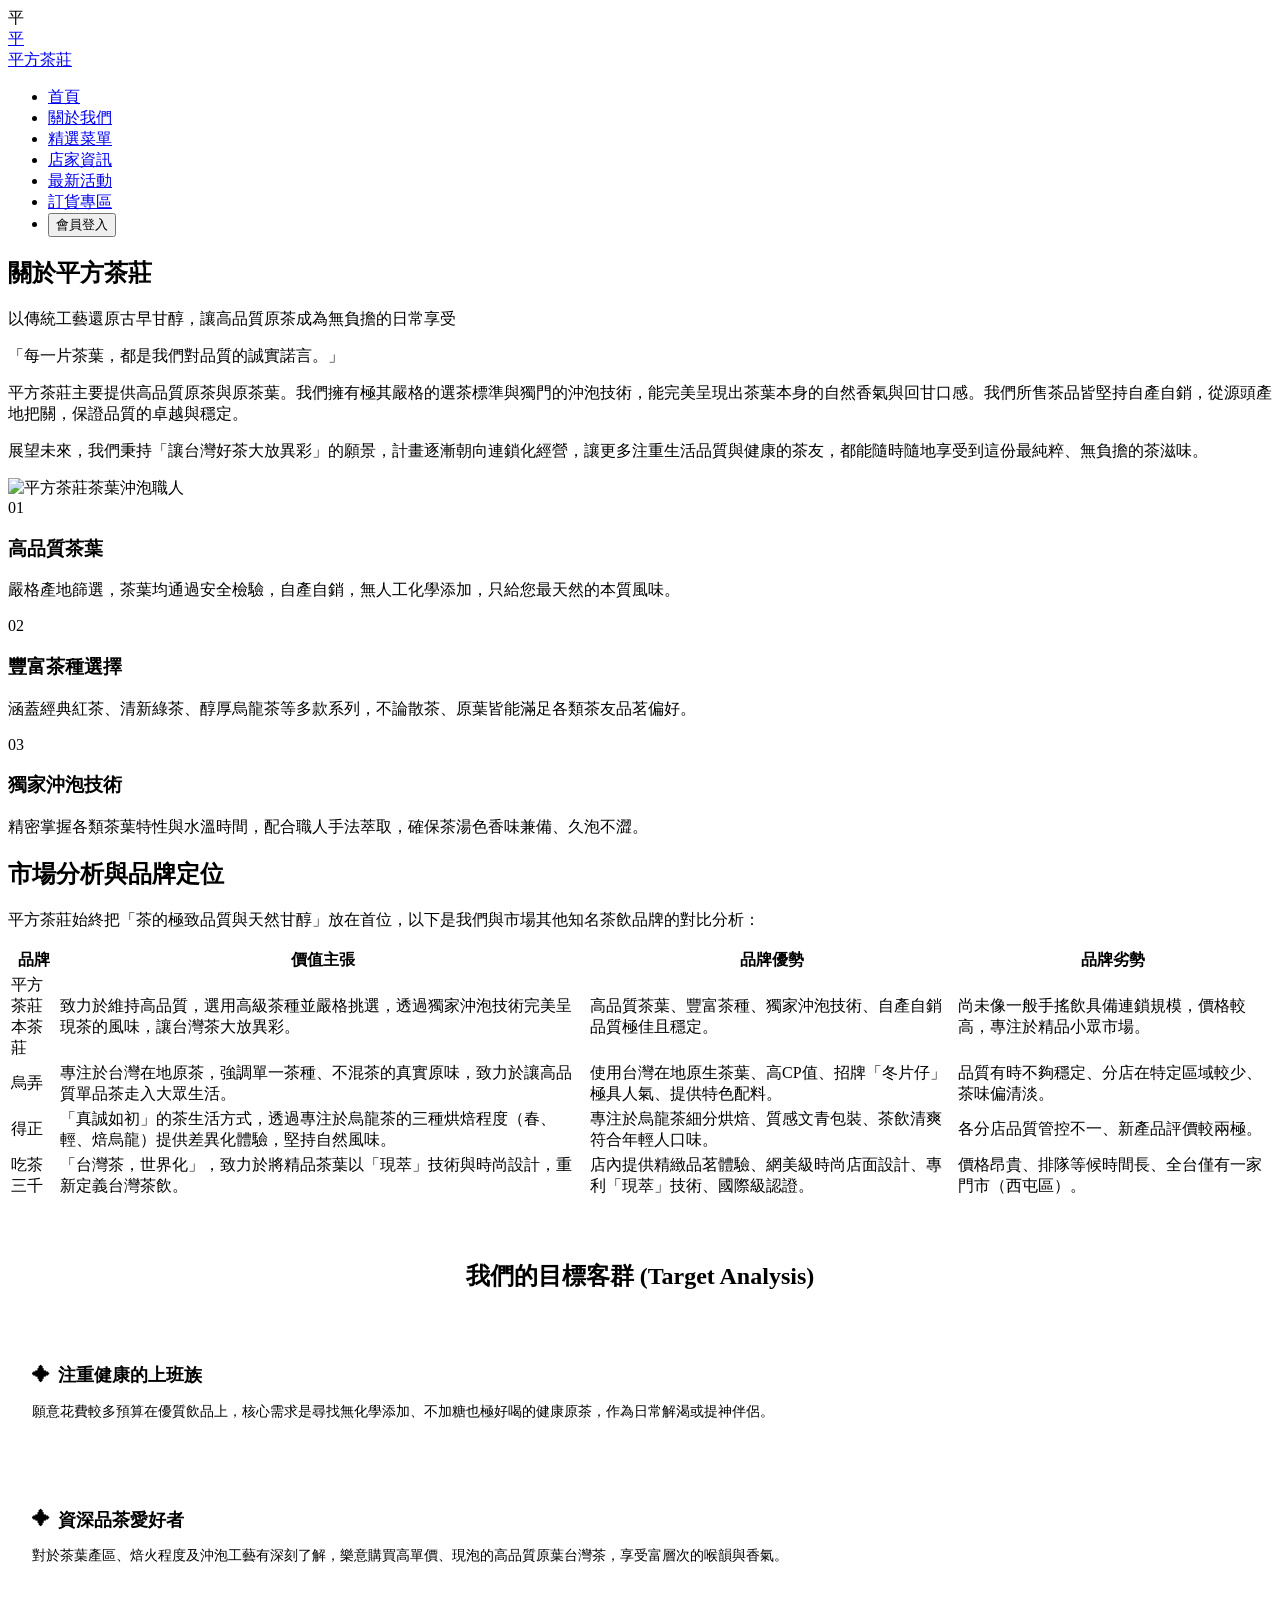
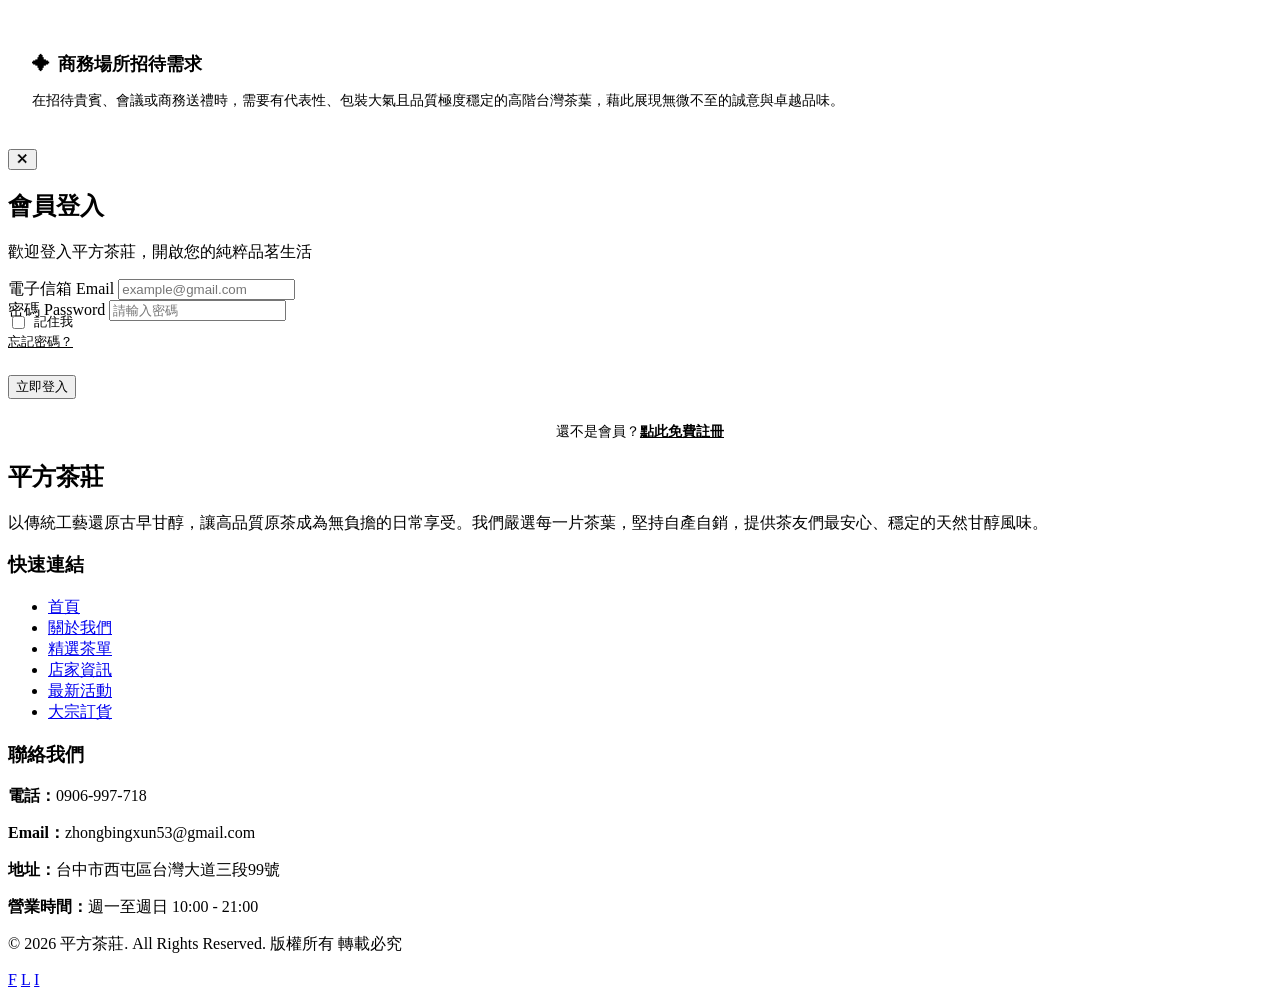
==== about.html @ 4ed9a434 "Add files via upload" ====
<!DOCTYPE html>
<html lang="zh-TW">
<head>
  <meta charset="UTF-8">
  <meta name="viewport" content="width=device-width, initial-scale=1.0">
  <title>關於我們 | 平方茶莊</title>
  <meta name="description" content="了解平方茶莊的創立宗旨、三大核心優勢以及我們與市場其他茶飲品牌的差異與獨特價值。">
  <link rel="stylesheet" href="css/style.css">
</head>
<body class="subpage">

  <!-- Page Loader Overlay -->
  <div class="loader-overlay" id="loaderOverlay">
    <div class="loader-content">
      <div class="loader-logo">平</div>
      <div class="loader-bar"></div>
    </div>
  </div>

  <!-- Navigation Header -->
  <header>
    <div class="container header-container">
      <a href="index.html" class="logo">
        <div class="logo-icon">平</div>
        <span class="logo-text">平方茶莊</span>
      </a>
      <nav>
        <ul class="nav-menu" id="navMenu">
          <li><a href="index.html" class="nav-link" id="linkHome">首頁</a></li>
          <li><a href="about.html" class="nav-link" id="linkAbout">關於我們</a></li>
          <li><a href="menu.html" class="nav-link" id="linkMenu">精選菜單</a></li>
          <li><a href="info.html" class="nav-link" id="linkInfo">店家資訊</a></li>
          <li><a href="events.html" class="nav-link" id="linkEvents">最新活動</a></li>
          <li><a href="order.html" class="nav-link" id="linkOrder">訂貨專區</a></li>
          <li><button class="login-btn" id="navLoginBtn">會員登入</button></li>
        </ul>
      </nav>
      <div class="menu-toggle" id="menuToggle" aria-label="Toggle navigation menu">
        <span></span>
        <span></span>
        <span></span>
      </div>
    </div>
  </header>

  <!-- Subpage Banner -->
  <section class="subpage-banner" id="aboutBanner">
    <div>
      <h1 class="banner-title">關於平方茶莊</h1>
      <p class="banner-desc">以傳統工藝還原古早甘醇，讓高品質原茶成為無負擔的日常享受</p>
    </div>
  </section>

  <!-- Brand Story Section -->
  <section class="about-section" id="storySection">
    <div class="container">
      <div class="about-grid">
        <div class="about-content">
          <div class="about-intro-text">
            「每一片茶葉，都是我們對品質的誠實諾言。」
          </div>
          <p class="about-desc">
            平方茶莊主要提供高品質原茶與原茶葉。我們擁有極其嚴格的選茶標準與獨門的沖泡技術，能完美呈現出茶葉本身的自然香氣與回甘口感。我們所售茶品皆堅持自產自銷，從源頭產地把關，保證品質的卓越與穩定。
          </p>
          <p class="about-desc">
            展望未來，我們秉持「讓台灣好茶大放異彩」的願景，計畫逐漸朝向連鎖化經營，讓更多注重生活品質與健康的茶友，都能隨時隨地享受到這份最純粹、無負擔的茶滋味。
          </p>
        </div>
        <div class="about-img-box">
          <img src="images/menu-tea.png" alt="平方茶莊茶葉沖泡職人">
        </div>
      </div>
      
      <!-- Core Strengths -->
      <div class="strengths-grid" id="strengthsGrid">
        <div class="strength-card">
          <div class="strength-num">01</div>
          <h3 class="strength-title">高品質茶葉</h3>
          <p class="strength-desc">嚴格產地篩選，茶葉均通過安全檢驗，自產自銷，無人工化學添加，只給您最天然的本質風味。</p>
        </div>
        <div class="strength-card">
          <div class="strength-num">02</div>
          <h3 class="strength-title">豐富茶種選擇</h3>
          <p class="strength-desc">涵蓋經典紅茶、清新綠茶、醇厚烏龍茶等多款系列，不論散茶、原葉皆能滿足各類茶友品茗偏好。</p>
        </div>
        <div class="strength-card">
          <div class="strength-num">03</div>
          <h3 class="strength-title">獨家沖泡技術</h3>
          <p class="strength-desc">精密掌握各類茶葉特性與水溫時間，配合職人手法萃取，確保茶湯色香味兼備、久泡不澀。</p>
        </div>
      </div>
    </div>
  </section>

  <!-- Competitor Analysis & Brand Positioning -->
  <section class="comparison-section" id="comparisonSection">
    <div class="container">
      <h2 class="section-title">市場分析與品牌定位</h2>
      <p class="section-subtitle">平方茶莊始終把「茶的極致品質與天然甘醇」放在首位，以下是我們與市場其他知名茶飲品牌的對比分析：</p>
      
      <div class="comp-table-container">
        <table class="comp-table">
          <thead>
            <tr>
              <th>品牌</th>
              <th>價值主張</th>
              <th>品牌優勢</th>
              <th>品牌劣勢</th>
            </tr>
          </thead>
          <tbody>
            <tr class="highlight">
              <td>平方茶莊<br><span class="table-brand-tag">本茶莊</span></td>
              <td>致力於維持高品質，選用高級茶種並嚴格挑選，透過獨家沖泡技術完美呈現茶的風味，讓台灣茶大放異彩。</td>
              <td>高品質茶葉、豐富茶種、獨家沖泡技術、自產自銷品質極佳且穩定。</td>
              <td>尚未像一般手搖飲具備連鎖規模，價格較高，專注於精品小眾市場。</td>
            </tr>
            <tr>
              <td>烏弄</td>
              <td>專注於台灣在地原茶，強調單一茶種、不混茶的真實原味，致力於讓高品質單品茶走入大眾生活。</td>
              <td>使用台灣在地原生茶葉、高CP值、招牌「冬片仔」極具人氣、提供特色配料。</td>
              <td>品質有時不夠穩定、分店在特定區域較少、茶味偏清淡。</td>
            </tr>
            <tr>
              <td>得正</td>
              <td>「真誠如初」的茶生活方式，透過專注於烏龍茶的三種烘焙程度（春、輕、焙烏龍）提供差異化體驗，堅持自然風味。</td>
              <td>專注於烏龍茶細分烘焙、質感文青包裝、茶飲清爽符合年輕人口味。</td>
              <td>各分店品質管控不一、新產品評價較兩極。</td>
            </tr>
            <tr>
              <td>吃茶三千</td>
              <td>「台灣茶，世界化」，致力於將精品茶葉以「現萃」技術與時尚設計，重新定義台灣茶飲。</td>
              <td>店內提供精緻品茗體驗、網美級時尚店面設計、專利「現萃」技術、國際級認證。</td>
              <td>價格昂貴、排隊等候時間長、全台僅有一家門市（西屯區）。</td>
            </tr>
          </tbody>
        </table>
      </div>
      
      <!-- Target Analysis Grid -->
      <div style="margin-top: 60px;">
        <h3 style="font-family: var(--font-serif); font-size: 1.5rem; color: var(--primary-color); margin-bottom: 24px; text-align: center;">我們的目標客群 (Target Analysis)</h3>
        <div class="strengths-grid">
          <div class="strength-card" style="text-align: left; padding: 24px;">
            <h4 style="font-family: var(--font-serif); font-size: 1.1rem; color: var(--primary-color); margin-bottom: 12px; display: flex; align-items: center; gap: 8px;">
              <span style="color: var(--secondary-color);">✦</span> 注重健康的上班族
            </h4>
            <p style="font-size: 0.85rem; color: var(--text-muted); line-height: 1.6;">願意花費較多預算在優質飲品上，核心需求是尋找無化學添加、不加糖也極好喝的健康原茶，作為日常解渴或提神伴侶。</p>
          </div>
          <div class="strength-card" style="text-align: left; padding: 24px;">
            <h4 style="font-family: var(--font-serif); font-size: 1.1rem; color: var(--primary-color); margin-bottom: 12px; display: flex; align-items: center; gap: 8px;">
              <span style="color: var(--secondary-color);">✦</span> 資深品茶愛好者
            </h4>
            <p style="font-size: 0.85rem; color: var(--text-muted); line-height: 1.6;">對於茶葉產區、焙火程度及沖泡工藝有深刻了解，樂意購買高單價、現泡的高品質原葉台灣茶，享受富層次的喉韻與香氣。</p>
          </div>
          <div class="strength-card" style="text-align: left; padding: 24px;">
            <h4 style="font-family: var(--font-serif); font-size: 1.1rem; color: var(--primary-color); margin-bottom: 12px; display: flex; align-items: center; gap: 8px;">
              <span style="color: var(--secondary-color);">✦</span> 商務場所招待需求
            </h4>
            <p style="font-size: 0.85rem; color: var(--text-muted); line-height: 1.6;">在招待貴賓、會議或商務送禮時，需要有代表性、包裝大氣且品質極度穩定的高階台灣茶葉，藉此展現無微不至的誠意與卓越品味。</p>
          </div>
        </div>
      </div>
    </div>
  </section>

  <!-- Member Login Modal -->
  <div class="modal-overlay" id="loginModal">
    <div class="modal-box">
      <button class="modal-close" aria-label="Close modal">✕</button>
      <h2 class="modal-title">會員登入</h2>
      <p class="modal-subtitle">歡迎登入平方茶莊，開啟您的純粹品茗生活</p>
      
      <form id="loginForm">
        <div class="form-group">
          <label for="loginEmail">電子信箱 Email</label>
          <input type="email" id="loginEmail" class="form-control" placeholder="example@gmail.com" required>
        </div>
        <div class="form-group">
          <label for="loginPassword">密碼 Password</label>
          <input type="password" id="loginPassword" class="form-control" placeholder="請輸入密碼" required>
        </div>
        <div class="form-group" style="flex-direction: row; justify-content: space-between; align-items: center; margin-top: -8px; margin-bottom: 24px;">
          <label style="display: flex; align-items: center; gap: 6px; font-weight: normal; font-size: 0.8rem; cursor: pointer;">
            <input type="checkbox" style="accent-color: var(--primary-color);"> 記住我
          </label>
          <a href="#" style="font-size: 0.8rem; color: var(--secondary-color); font-weight: 500;">忘記密碼？</a>
        </div>
        <button type="submit" class="btn btn-primary form-submit-btn">立即登入</button>
      </form>
      
      <p style="text-align: center; margin-top: 24px; font-size: 0.85rem; color: var(--text-muted);">
        還不是會員？<a href="#" style="color: var(--primary-color); font-weight: 600;">點此免費註冊</a>
      </p>
    </div>
  </div>

  <!-- Footer -->
  <footer>
    <div class="container footer-grid">
      <div class="footer-brand">
        <h2>平方茶莊</h2>
        <p>以傳統工藝還原古早甘醇，讓高品質原茶成為無負擔的日常享受。我們嚴選每一片茶葉，堅持自產自銷，提供茶友們最安心、穩定的天然甘醇風味。</p>
      </div>
      <div class="footer-links">
        <h3>快速連結</h3>
        <ul>
          <li><a href="index.html">首頁</a></li>
          <li><a href="about.html">關於我們</a></li>
          <li><a href="menu.html">精選茶單</a></li>
          <li><a href="info.html">店家資訊</a></li>
          <li><a href="events.html">最新活動</a></li>
          <li><a href="order.html">大宗訂貨</a></li>
        </ul>
      </div>
      <div class="footer-contact">
        <h3>聯絡我們</h3>
        <p><strong>電話：</strong>0906-997-718</p>
        <p><strong>Email：</strong>zhongbingxun53@gmail.com</p>
        <p><strong>地址：</strong>台中市西屯區台灣大道三段99號</p>
        <p><strong>營業時間：</strong>週一至週日 10:00 - 21:00</p>
      </div>
    </div>
    
    <div class="container footer-bottom">
      <p>&copy; 2026 平方茶莊. All Rights Reserved. 版權所有 轉載必究</p>
      <div class="footer-socials">
        <a href="#" class="footer-social-icon" aria-label="Facebook">F</a>
        <a href="#" class="footer-social-icon" aria-label="Line">L</a>
        <a href="#" class="footer-social-icon" aria-label="Instagram">I</a>
      </div>
    </div>
  </footer>

  <script src="js/main.js"></script>
</body>
</html>
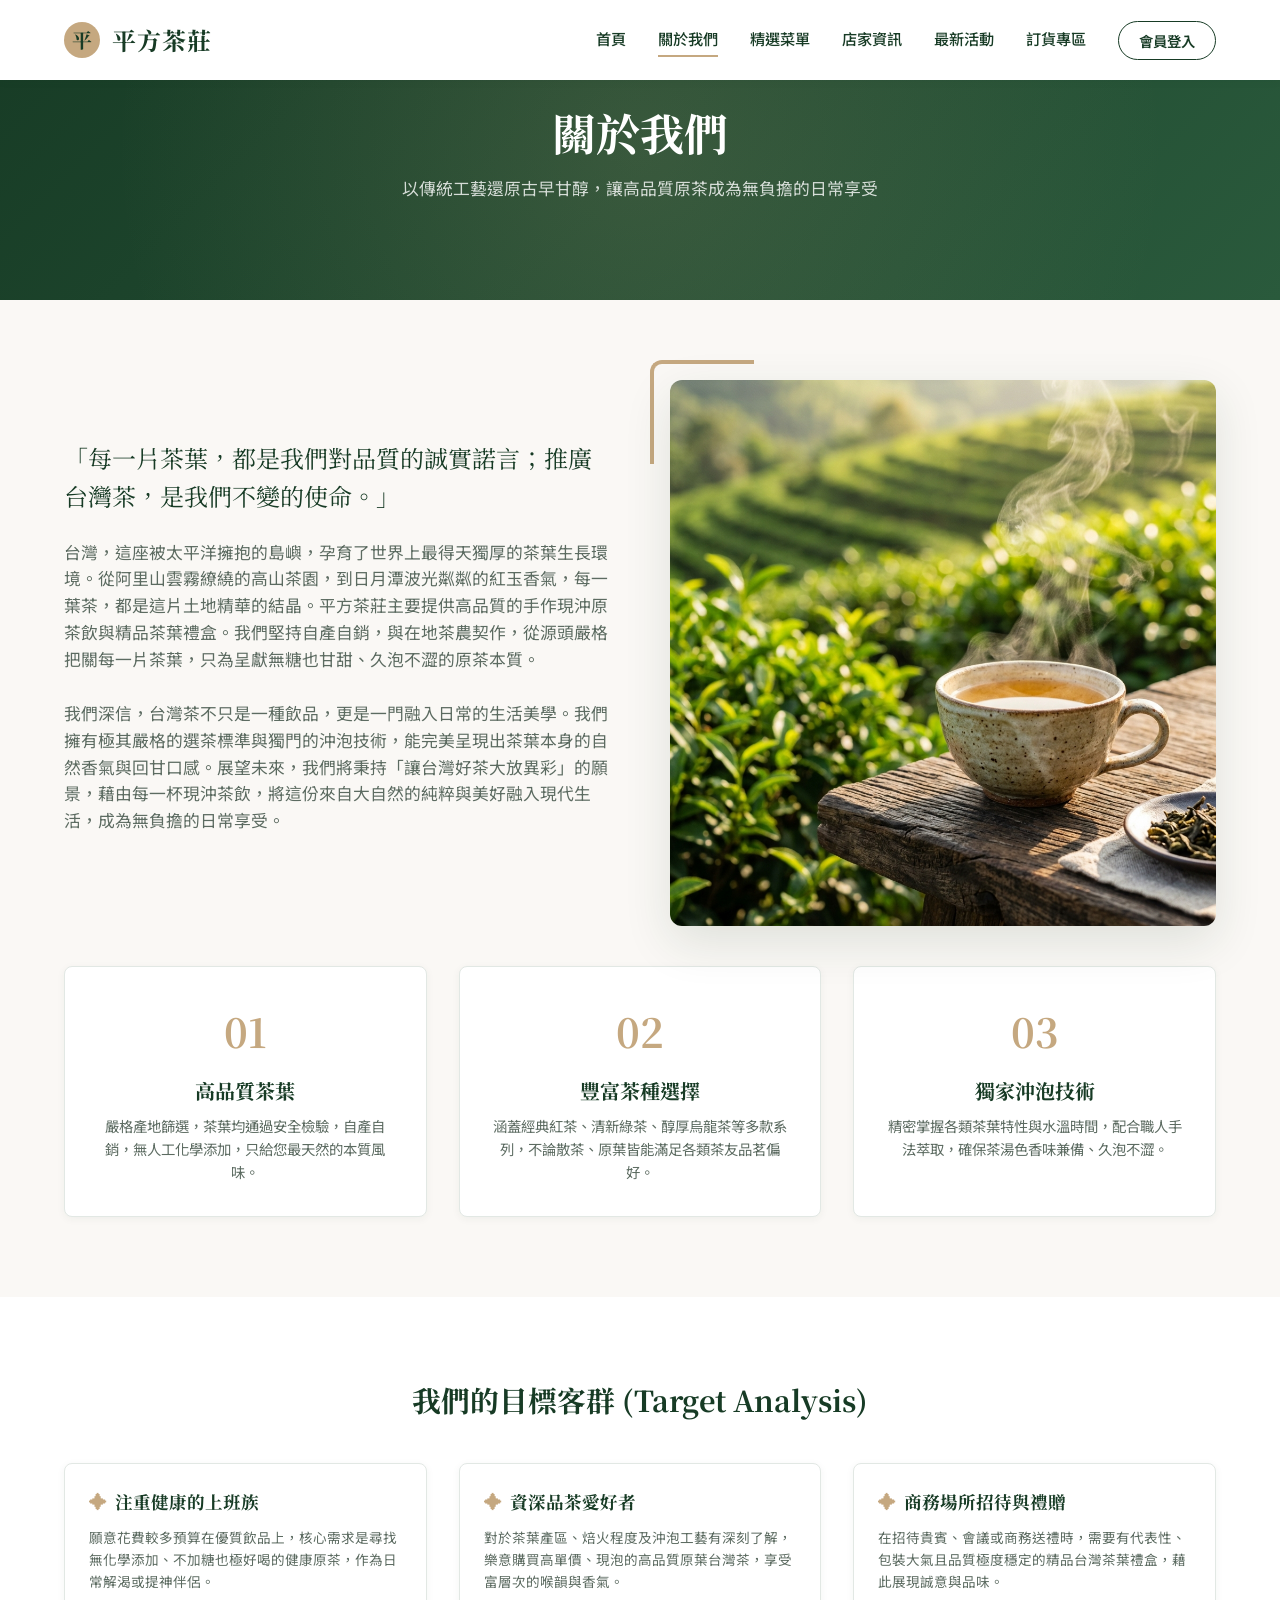
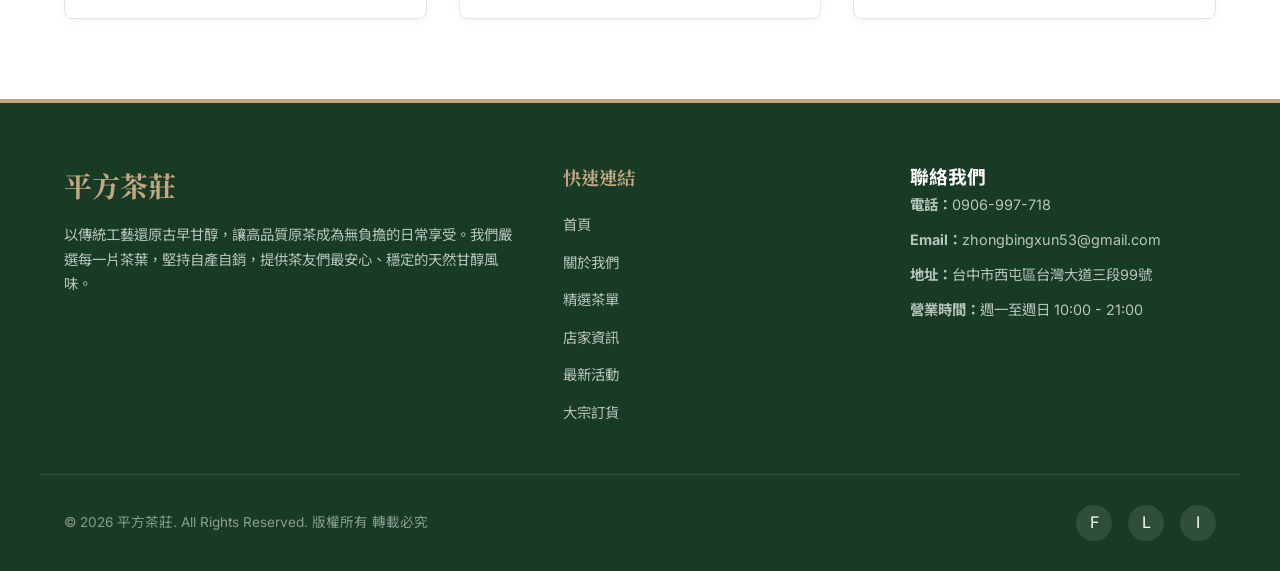
==== commit 4344acf6: "Add files via upload" ====
--- a/about.html
+++ b/about.html
@@ -46,7 +46,7 @@
   <!-- Subpage Banner -->
   <section class="subpage-banner" id="aboutBanner">
     <div>
-      <h1 class="banner-title">關於平方茶莊</h1>
+      <h1 class="banner-title">關於我們</h1>
       <p class="banner-desc">以傳統工藝還原古早甘醇，讓高品質原茶成為無負擔的日常享受</p>
     </div>
   </section>
@@ -57,13 +57,12 @@
       <div class="about-grid">
         <div class="about-content">
           <div class="about-intro-text">
-            「每一片茶葉，都是我們對品質的誠實諾言。」
+            「每一片茶葉，都是我們對品質的誠實諾言；推廣台灣茶，是我們不變的使命。」
           </div>
           <p class="about-desc">
-            平方茶莊主要提供高品質原茶與原茶葉。我們擁有極其嚴格的選茶標準與獨門的沖泡技術，能完美呈現出茶葉本身的自然香氣與回甘口感。我們所售茶品皆堅持自產自銷，從源頭產地把關，保證品質的卓越與穩定。
-          </p>
-          <p class="about-desc">
-            展望未來，我們秉持「讓台灣好茶大放異彩」的願景，計畫逐漸朝向連鎖化經營，讓更多注重生活品質與健康的茶友，都能隨時隨地享受到這份最純粹、無負擔的茶滋味。
+            台灣，這座被太平洋擁抱的島嶼，孕育了世界上最得天獨厚的茶葉生長環境。從阿里山雲霧繚繞的高山茶園，到日月潭波光粼粼的紅玉香氣，每一葉茶，都是這片土地精華的結晶。平方茶莊主要提供高品質的手作現沖原茶飲與精品茶葉禮盒。我們堅持自產自銷，與在地茶農契作，從源頭嚴格把關每一片茶葉，只為呈獻無糖也甘甜、久泡不澀的原茶本質。
+            <br><br>
+            我們深信，台灣茶不只是一種飲品，更是一門融入日常的生活美學。我們擁有極其嚴格的選茶標準與獨門的沖泡技術，能完美呈現出茶葉本身的自然香氣與回甘口感。展望未來，我們將秉持「讓台灣好茶大放異彩」的願景，藉由每一杯現沖茶飲，將這份來自大自然的純粹與美好融入現代生活，成為無負擔的日常享受。
           </p>
         </div>
         <div class="about-img-box">
@@ -92,73 +91,28 @@
     </div>
   </section>
 
-  <!-- Competitor Analysis & Brand Positioning -->
-  <section class="comparison-section" id="comparisonSection">
+  <!-- Target Audience Section -->
+  <section class="target-section" id="targetSection" style="background-color: var(--bg-card); padding: 80px 0;">
     <div class="container">
-      <h2 class="section-title">市場分析與品牌定位</h2>
-      <p class="section-subtitle">平方茶莊始終把「茶的極致品質與天然甘醇」放在首位，以下是我們與市場其他知名茶飲品牌的對比分析：</p>
-      
-      <div class="comp-table-container">
-        <table class="comp-table">
-          <thead>
-            <tr>
-              <th>品牌</th>
-              <th>價值主張</th>
-              <th>品牌優勢</th>
-              <th>品牌劣勢</th>
-            </tr>
-          </thead>
-          <tbody>
-            <tr class="highlight">
-              <td>平方茶莊<br><span class="table-brand-tag">本茶莊</span></td>
-              <td>致力於維持高品質，選用高級茶種並嚴格挑選，透過獨家沖泡技術完美呈現茶的風味，讓台灣茶大放異彩。</td>
-              <td>高品質茶葉、豐富茶種、獨家沖泡技術、自產自銷品質極佳且穩定。</td>
-              <td>尚未像一般手搖飲具備連鎖規模，價格較高，專注於精品小眾市場。</td>
-            </tr>
-            <tr>
-              <td>烏弄</td>
-              <td>專注於台灣在地原茶，強調單一茶種、不混茶的真實原味，致力於讓高品質單品茶走入大眾生活。</td>
-              <td>使用台灣在地原生茶葉、高CP值、招牌「冬片仔」極具人氣、提供特色配料。</td>
-              <td>品質有時不夠穩定、分店在特定區域較少、茶味偏清淡。</td>
-            </tr>
-            <tr>
-              <td>得正</td>
-              <td>「真誠如初」的茶生活方式，透過專注於烏龍茶的三種烘焙程度（春、輕、焙烏龍）提供差異化體驗，堅持自然風味。</td>
-              <td>專注於烏龍茶細分烘焙、質感文青包裝、茶飲清爽符合年輕人口味。</td>
-              <td>各分店品質管控不一、新產品評價較兩極。</td>
-            </tr>
-            <tr>
-              <td>吃茶三千</td>
-              <td>「台灣茶，世界化」，致力於將精品茶葉以「現萃」技術與時尚設計，重新定義台灣茶飲。</td>
-              <td>店內提供精緻品茗體驗、網美級時尚店面設計、專利「現萃」技術、國際級認證。</td>
-              <td>價格昂貴、排隊等候時間長、全台僅有一家門市（西屯區）。</td>
-            </tr>
-          </tbody>
-        </table>
-      </div>
-      
-      <!-- Target Analysis Grid -->
-      <div style="margin-top: 60px;">
-        <h3 style="font-family: var(--font-serif); font-size: 1.5rem; color: var(--primary-color); margin-bottom: 24px; text-align: center;">我們的目標客群 (Target Analysis)</h3>
-        <div class="strengths-grid">
-          <div class="strength-card" style="text-align: left; padding: 24px;">
-            <h4 style="font-family: var(--font-serif); font-size: 1.1rem; color: var(--primary-color); margin-bottom: 12px; display: flex; align-items: center; gap: 8px;">
-              <span style="color: var(--secondary-color);">✦</span> 注重健康的上班族
-            </h4>
-            <p style="font-size: 0.85rem; color: var(--text-muted); line-height: 1.6;">願意花費較多預算在優質飲品上，核心需求是尋找無化學添加、不加糖也極好喝的健康原茶，作為日常解渴或提神伴侶。</p>
-          </div>
-          <div class="strength-card" style="text-align: left; padding: 24px;">
-            <h4 style="font-family: var(--font-serif); font-size: 1.1rem; color: var(--primary-color); margin-bottom: 12px; display: flex; align-items: center; gap: 8px;">
-              <span style="color: var(--secondary-color);">✦</span> 資深品茶愛好者
-            </h4>
-            <p style="font-size: 0.85rem; color: var(--text-muted); line-height: 1.6;">對於茶葉產區、焙火程度及沖泡工藝有深刻了解，樂意購買高單價、現泡的高品質原葉台灣茶，享受富層次的喉韻與香氣。</p>
-          </div>
-          <div class="strength-card" style="text-align: left; padding: 24px;">
-            <h4 style="font-family: var(--font-serif); font-size: 1.1rem; color: var(--primary-color); margin-bottom: 12px; display: flex; align-items: center; gap: 8px;">
-              <span style="color: var(--secondary-color);">✦</span> 商務場所招待需求
-            </h4>
-            <p style="font-size: 0.85rem; color: var(--text-muted); line-height: 1.6;">在招待貴賓、會議或商務送禮時，需要有代表性、包裝大氣且品質極度穩定的高階台灣茶葉，藉此展現無微不至的誠意與卓越品味。</p>
-          </div>
+      <h3 style="font-family: var(--font-serif); font-size: 1.8rem; color: var(--primary-color); margin-bottom: 32px; text-align: center;">我們的目標客群 (Target Analysis)</h3>
+      <div class="strengths-grid">
+        <div class="strength-card" style="text-align: left; padding: 24px;">
+          <h4 style="font-family: var(--font-serif); font-size: 1.1rem; color: var(--primary-color); margin-bottom: 12px; display: flex; align-items: center; gap: 8px;">
+            <span style="color: var(--secondary-color);">✦</span> 注重健康的上班族
+          </h4>
+          <p style="font-size: 0.85rem; color: var(--text-muted); line-height: 1.6;">願意花費較多預算在優質飲品上，核心需求是尋找無化學添加、不加糖也極好喝的健康原茶，作為日常解渴或提神伴侶。</p>
+        </div>
+        <div class="strength-card" style="text-align: left; padding: 24px;">
+          <h4 style="font-family: var(--font-serif); font-size: 1.1rem; color: var(--primary-color); margin-bottom: 12px; display: flex; align-items: center; gap: 8px;">
+            <span style="color: var(--secondary-color);">✦</span> 資深品茶愛好者
+          </h4>
+          <p style="font-size: 0.85rem; color: var(--text-muted); line-height: 1.6;">對於茶葉產區、焙火程度及沖泡工藝有深刻了解，樂意購買高單價、現泡的高品質原葉台灣茶，享受富層次的喉韻與香氣。</p>
+        </div>
+        <div class="strength-card" style="text-align: left; padding: 24px;">
+          <h4 style="font-family: var(--font-serif); font-size: 1.1rem; color: var(--primary-color); margin-bottom: 12px; display: flex; align-items: center; gap: 8px;">
+            <span style="color: var(--secondary-color);">✦</span> 商務場所招待與禮贈
+          </h4>
+          <p style="font-size: 0.85rem; color: var(--text-muted); line-height: 1.6;">在招待貴賓、會議或商務送禮時，需要有代表性、包裝大氣且品質極度穩定的精品台灣茶葉禮盒，藉此展現誠意與品味。</p>
         </div>
       </div>
     </div>
--- a/css/style.css
+++ b/css/style.css
@@ -0,0 +1,1840 @@
+@import url('https://fonts.googleapis.com/css2?family=Inter:wght@300;400;500;600;700&family=Noto+Sans+TC:wght@300;400;500;700&family=Noto+Serif+TC:wght@500;700;900&display=swap');
+
+/* --- CSS Variables & Design System --- */
+:root {
+  --primary-color: #173B25;      /* 深森林綠 */
+  --primary-light: #2A5A3C;      /* 淺森林綠 */
+  --secondary-color: #C5A880;    /* 雅致茶金 */
+  --secondary-hover: #B0936C;    /* 金色滑過 */
+  --bg-color: #FAF8F5;           /* 溫潤米白 */
+  --bg-card: #FFFFFF;            /* 卡片純白 */
+  --text-dark: #1E2521;          /* 標題與內文深色 */
+  --text-muted: #5C6B61;         /* 次要內文 */
+  --text-light: #FFFFFF;         /* 亮色文字 */
+  --border-color: #E2E8E4;       /* 邊框綠白 */
+  --shadow-sm: 0 2px 8px rgba(23, 59, 37, 0.05);
+  --shadow-md: 0 8px 24px rgba(23, 59, 37, 0.08);
+  --shadow-lg: 0 16px 48px rgba(23, 59, 37, 0.12);
+  --transition: all 0.4s cubic-bezier(0.16, 1, 0.3, 1);
+  --font-serif: 'Noto Serif TC', serif;
+  --font-sans: 'Inter', 'Noto Sans TC', sans-serif;
+  --container-width: 1200px;
+  --header-height: 80px;
+}
+
+/* --- Base & Reset --- */
+* {
+  box-sizing: border-box;
+  margin: 0;
+  padding: 0;
+}
+
+html {
+  scroll-behavior: smooth;
+  font-size: 16px;
+}
+
+body {
+  font-family: var(--font-sans);
+  background-color: var(--bg-color);
+  color: var(--text-dark);
+  line-height: 1.6;
+  overflow-x: hidden;
+  -webkit-font-smoothing: antialiased;
+}
+
+img {
+  max-width: 100%;
+  height: auto;
+  display: block;
+}
+
+a {
+  color: inherit;
+  text-decoration: none;
+  transition: var(--transition);
+}
+
+button, input, select, textarea {
+  font-family: inherit;
+  outline: none;
+}
+
+/* --- Layout --- */
+.container {
+  width: 100%;
+  max-width: var(--container-width);
+  margin: 0 auto;
+  padding: 0 24px;
+}
+
+section {
+  padding: 80px 0;
+}
+
+.section-title {
+  font-family: var(--font-serif);
+  font-size: 2.25rem;
+  font-weight: 700;
+  text-align: center;
+  color: var(--primary-color);
+  margin-bottom: 16px;
+  position: relative;
+}
+
+.section-title::after {
+  content: '';
+  display: block;
+  width: 60px;
+  height: 3px;
+  background-color: var(--secondary-color);
+  margin: 12px auto 0;
+  border-radius: 2px;
+}
+
+.section-subtitle {
+  text-align: center;
+  color: var(--text-muted);
+  max-width: 600px;
+  margin: 0 auto 48px;
+  font-size: 1rem;
+}
+
+/* --- Header / Navigation --- */
+header {
+  position: fixed;
+  top: 0;
+  left: 0;
+  width: 100%;
+  height: var(--header-height);
+  z-index: 1000;
+  transition: var(--transition);
+  display: flex;
+  align-items: center;
+}
+
+header.scrolled {
+  background-color: rgba(23, 59, 37, 0.95);
+  backdrop-filter: blur(10px);
+  height: 70px;
+  box-shadow: 0 4px 20px rgba(0, 0, 0, 0.1);
+}
+
+header.scrolled .nav-link {
+  color: var(--text-light);
+}
+
+header.scrolled .logo-text {
+  color: var(--text-light);
+}
+
+header.scrolled .login-btn {
+  border-color: var(--secondary-color);
+  color: var(--text-light);
+}
+
+header.scrolled .login-btn:hover {
+  background-color: var(--secondary-color);
+  color: var(--primary-color);
+}
+
+.header-container {
+  display: flex;
+  justify-content: space-between;
+  align-items: center;
+  width: 100%;
+}
+
+.logo {
+  display: flex;
+  align-items: center;
+  gap: 12px;
+}
+
+.logo-icon {
+  width: 36px;
+  height: 36px;
+  background-color: var(--secondary-color);
+  border-radius: 50%;
+  display: flex;
+  align-items: center;
+  justify-content: center;
+  font-family: var(--font-serif);
+  font-weight: 700;
+  color: var(--primary-color);
+  font-size: 1.25rem;
+}
+
+.logo-text {
+  font-family: var(--font-serif);
+  font-size: 1.5rem;
+  font-weight: 700;
+  color: var(--primary-color);
+  letter-spacing: 1px;
+}
+
+header:not(.scrolled) .logo-text {
+  /* On hero, if background is dark, keep logo text readable */
+  color: var(--text-light);
+}
+header:not(.scrolled) .logo-icon {
+  background-color: var(--secondary-color);
+  color: var(--primary-color);
+}
+
+.nav-menu {
+  display: flex;
+  align-items: center;
+  gap: 32px;
+  list-style: none;
+}
+
+.nav-link {
+  color: var(--text-light); /* Default for transparent header overlaying dark hero */
+  font-size: 0.95rem;
+  font-weight: 500;
+  position: relative;
+  padding: 8px 0;
+}
+
+/* Light background override for subpages nav links when not scrolled */
+body.subpage header:not(.scrolled) {
+  background-color: var(--bg-card);
+  box-shadow: var(--shadow-sm);
+}
+body.subpage header:not(.scrolled) .nav-link {
+  color: var(--primary-color);
+}
+body.subpage header:not(.scrolled) .logo-text {
+  color: var(--primary-color);
+}
+body.subpage header:not(.scrolled) .login-btn {
+  border-color: var(--primary-color);
+  color: var(--primary-color);
+}
+
+.nav-link::after {
+  content: '';
+  position: absolute;
+  bottom: 0;
+  left: 0;
+  width: 0;
+  height: 2px;
+  background-color: var(--secondary-color);
+  transition: var(--transition);
+}
+
+.nav-link:hover::after,
+.nav-link.active::after {
+  width: 100%;
+}
+
+.nav-link:hover {
+  color: var(--secondary-color) !important;
+}
+
+.login-btn {
+  border: 1.5px solid var(--text-light);
+  color: var(--text-light);
+  padding: 8px 20px;
+  border-radius: 30px;
+  font-size: 0.9rem;
+  font-weight: 600;
+  cursor: pointer;
+  background: transparent;
+  transition: var(--transition);
+}
+
+.login-btn:hover {
+  background-color: var(--text-light);
+  color: var(--primary-color);
+  transform: translateY(-2px);
+}
+
+.menu-toggle {
+  display: none;
+  flex-direction: column;
+  gap: 6px;
+  cursor: pointer;
+  z-index: 1001;
+}
+
+.menu-toggle span {
+  display: block;
+  width: 25px;
+  height: 2px;
+  background-color: var(--text-light);
+  transition: var(--transition);
+}
+
+body.subpage header:not(.scrolled) .menu-toggle span {
+  background-color: var(--primary-color);
+}
+
+/* --- Hero Section --- */
+.hero {
+  position: relative;
+  height: 100vh;
+  min-height: 600px;
+  background: url('../images/hero-bg.png') no-repeat center center/cover;
+  display: flex;
+  align-items: center;
+  color: var(--text-light);
+  padding: 0;
+}
+
+.hero-overlay {
+  position: absolute;
+  top: 0;
+  left: 0;
+  width: 100%;
+  height: 100%;
+  background: linear-gradient(135deg, rgba(23, 59, 37, 0.85) 0%, rgba(10, 20, 15, 0.7) 100%);
+  z-index: 1;
+}
+
+.hero-content {
+  position: relative;
+  z-index: 2;
+  max-width: 650px;
+  padding-top: 60px;
+}
+
+.hero-tagline {
+  font-family: var(--font-serif);
+  font-size: 1.25rem;
+  color: var(--secondary-color);
+  margin-bottom: 16px;
+  letter-spacing: 3px;
+  text-transform: uppercase;
+  font-weight: 500;
+  opacity: 0;
+  transform: translateY(20px);
+  animation: fadeInUp 0.8s forwards 0.2s;
+}
+
+.hero-title {
+  font-family: var(--font-serif);
+  font-size: 3.5rem;
+  font-weight: 900;
+  line-height: 1.2;
+  margin-bottom: 24px;
+  text-shadow: 0 4px 12px rgba(0,0,0,0.15);
+  opacity: 0;
+  transform: translateY(30px);
+  animation: fadeInUp 0.8s forwards 0.4s;
+}
+
+.hero-description {
+  font-size: 1.1rem;
+  margin-bottom: 40px;
+  color: rgba(255, 255, 255, 0.85);
+  line-height: 1.8;
+  opacity: 0;
+  transform: translateY(30px);
+  animation: fadeInUp 0.8s forwards 0.6s;
+}
+
+.hero-btns {
+  display: flex;
+  gap: 20px;
+  opacity: 0;
+  transform: translateY(35px);
+  animation: fadeInUp 0.8s forwards 0.8s;
+}
+
+.btn {
+  display: inline-block;
+  padding: 14px 32px;
+  border-radius: 4px;
+  font-weight: 600;
+  font-size: 1rem;
+  cursor: pointer;
+  transition: var(--transition);
+  text-align: center;
+  border: none;
+}
+
+.btn-primary {
+  background-color: var(--secondary-color);
+  color: var(--primary-color);
+  box-shadow: 0 4px 15px rgba(197, 168, 128, 0.3);
+}
+
+.btn-primary:hover {
+  background-color: var(--secondary-hover);
+  transform: translateY(-3px);
+  box-shadow: 0 6px 20px rgba(197, 168, 128, 0.4);
+}
+
+.btn-outline {
+  background-color: transparent;
+  color: var(--text-light);
+  border: 2px solid rgba(255, 255, 255, 0.5);
+}
+
+.btn-outline:hover {
+  background-color: rgba(255, 255, 255, 0.1);
+  border-color: var(--text-light);
+  transform: translateY(-3px);
+}
+
+/* --- Banner Pages Template --- */
+.subpage-banner {
+  height: 300px;
+  background: linear-gradient(135deg, var(--primary-color) 0%, var(--primary-light) 100%);
+  display: flex;
+  align-items: center;
+  justify-content: center;
+  color: var(--text-light);
+  text-align: center;
+  padding-top: var(--header-height);
+  position: relative;
+  overflow: hidden;
+}
+
+.subpage-banner::before {
+  content: '';
+  position: absolute;
+  top: 0;
+  left: 0;
+  width: 100%;
+  height: 100%;
+  background: radial-gradient(circle, rgba(197,168,128,0.15) 0%, transparent 80%);
+}
+
+.banner-title {
+  font-family: var(--font-serif);
+  font-size: 2.75rem;
+  margin-bottom: 8px;
+  position: relative;
+  z-index: 2;
+}
+
+.banner-desc {
+  font-size: 1.05rem;
+  color: rgba(255, 255, 255, 0.8);
+  position: relative;
+  z-index: 2;
+}
+
+/* --- Interactive Ad Carousel --- */
+.carousel-section {
+  background-color: var(--bg-card);
+}
+
+.carousel-container {
+  position: relative;
+  width: 100%;
+  max-width: 1000px;
+  height: 480px;
+  margin: 0 auto;
+  border-radius: 12px;
+  overflow: hidden;
+  box-shadow: var(--shadow-lg);
+}
+
+.carousel-track {
+  width: 100%;
+  height: 100%;
+  position: relative;
+}
+
+.carousel-slide {
+  position: absolute;
+  top: 0;
+  left: 0;
+  width: 100%;
+  height: 100%;
+  opacity: 0;
+  transition: opacity 0.8s ease-in-out;
+  display: flex;
+  align-items: center;
+  z-index: 1;
+}
+
+.carousel-slide.active {
+  opacity: 1;
+  z-index: 2;
+}
+
+.carousel-img {
+  position: absolute;
+  top: 0;
+  left: 0;
+  width: 100%;
+  height: 100%;
+  object-fit: cover;
+}
+
+.carousel-overlay {
+  position: absolute;
+  top: 0;
+  left: 0;
+  width: 100%;
+  height: 100%;
+  background: linear-gradient(90deg, rgba(23, 59, 37, 0.9) 0%, rgba(23, 59, 37, 0.4) 60%, transparent 100%);
+  z-index: 2;
+}
+
+.carousel-content {
+  position: relative;
+  z-index: 3;
+  color: var(--text-light);
+  max-width: 480px;
+  padding: 0 60px;
+}
+
+.carousel-badge {
+  display: inline-block;
+  background-color: var(--secondary-color);
+  color: var(--primary-color);
+  padding: 4px 12px;
+  border-radius: 20px;
+  font-size: 0.8rem;
+  font-weight: 700;
+  margin-bottom: 16px;
+  text-transform: uppercase;
+}
+
+.carousel-slide-title {
+  font-family: var(--font-serif);
+  font-size: 2.25rem;
+  font-weight: 700;
+  margin-bottom: 16px;
+  line-height: 1.3;
+}
+
+.carousel-slide-desc {
+  font-size: 0.95rem;
+  color: rgba(255, 255, 255, 0.85);
+  margin-bottom: 24px;
+}
+
+.carousel-btn {
+  position: absolute;
+  top: 50%;
+  transform: translateY(-50%);
+  width: 50px;
+  height: 50px;
+  border-radius: 50%;
+  background-color: rgba(255, 255, 255, 0.2);
+  border: 1.5px solid rgba(255, 255, 255, 0.4);
+  color: var(--text-light);
+  display: flex;
+  align-items: center;
+  justify-content: center;
+  cursor: pointer;
+  z-index: 10;
+  transition: var(--transition);
+  backdrop-filter: blur(5px);
+}
+
+.carousel-btn:hover {
+  background-color: var(--secondary-color);
+  border-color: var(--secondary-color);
+  color: var(--primary-color);
+}
+
+.carousel-btn-prev {
+  left: 20px;
+}
+
+.carousel-btn-next {
+  right: 20px;
+}
+
+.carousel-dots {
+  position: absolute;
+  bottom: 24px;
+  left: 50%;
+  transform: translateX(-50%);
+  display: flex;
+  gap: 12px;
+  z-index: 10;
+}
+
+.carousel-dot {
+  width: 10px;
+  height: 10px;
+  border-radius: 50%;
+  background-color: rgba(255, 255, 255, 0.4);
+  cursor: pointer;
+  transition: var(--transition);
+}
+
+.carousel-dot.active {
+  background-color: var(--secondary-color);
+  transform: scale(1.3);
+}
+
+/* --- Social Share & Floating Elements --- */
+.social-share-section {
+  background-color: var(--bg-color);
+  text-align: center;
+  border-bottom: 1px solid var(--border-color);
+}
+
+.share-grid {
+  display: flex;
+  justify-content: center;
+  gap: 24px;
+  flex-wrap: wrap;
+  margin-top: 32px;
+}
+
+.share-card {
+  background-color: var(--bg-card);
+  padding: 20px 32px;
+  border-radius: 8px;
+  border: 1px solid var(--border-color);
+  display: flex;
+  align-items: center;
+  gap: 16px;
+  cursor: pointer;
+  box-shadow: var(--shadow-sm);
+  transition: var(--transition);
+}
+
+.share-card:hover {
+  transform: translateY(-5px);
+  box-shadow: var(--shadow-md);
+  border-color: var(--secondary-color);
+}
+
+.share-icon {
+  font-size: 1.5rem;
+  color: var(--primary-color);
+}
+
+.share-card.fb:hover .share-icon { color: #1877F2; }
+.share-card.line:hover .share-icon { color: #06C755; }
+.share-card.ig:hover .share-icon { color: #E1306C; }
+.share-card.copylink:hover .share-icon { color: var(--secondary-color); }
+
+.share-title {
+  font-weight: 600;
+  font-size: 0.95rem;
+}
+
+/* --- About Us Page Components --- */
+.about-grid {
+  display: grid;
+  grid-template-columns: 1fr 1fr;
+  gap: 60px;
+  align-items: center;
+}
+
+.about-img-box {
+  position: relative;
+}
+
+.about-img-box img {
+  border-radius: 12px;
+  box-shadow: var(--shadow-lg);
+}
+
+.about-img-box::before {
+  content: '';
+  position: absolute;
+  top: -20px;
+  left: -20px;
+  width: 100px;
+  height: 100px;
+  border-top: 4px solid var(--secondary-color);
+  border-left: 4px solid var(--secondary-color);
+  border-radius: 12px 0 0 0;
+  z-index: -1;
+}
+
+.about-intro-text {
+  font-family: var(--font-serif);
+  font-size: 1.5rem;
+  color: var(--primary-color);
+  line-height: 1.6;
+  margin-bottom: 24px;
+}
+
+.about-desc {
+  color: var(--text-muted);
+  margin-bottom: 32px;
+  font-size: 1.05rem;
+}
+
+.strengths-grid {
+  display: grid;
+  grid-template-columns: repeat(3, 1fr);
+  gap: 32px;
+  margin-top: 40px;
+}
+
+.strength-card {
+  background-color: var(--bg-card);
+  padding: 32px;
+  border-radius: 8px;
+  text-align: center;
+  box-shadow: var(--shadow-sm);
+  border: 1px solid var(--border-color);
+  transition: var(--transition);
+}
+
+.strength-card:hover {
+  transform: translateY(-5px);
+  box-shadow: var(--shadow-md);
+  border-color: var(--secondary-color);
+}
+
+.strength-num {
+  font-family: var(--font-serif);
+  font-size: 2.5rem;
+  color: var(--secondary-color);
+  font-weight: 700;
+  margin-bottom: 12px;
+}
+
+.strength-title {
+  font-family: var(--font-serif);
+  font-size: 1.25rem;
+  margin-bottom: 8px;
+  color: var(--primary-color);
+}
+
+.strength-desc {
+  font-size: 0.9rem;
+  color: var(--text-muted);
+}
+
+/* Competitor SWOT Table Grid */
+.comparison-section {
+  background-color: var(--bg-card);
+}
+
+.comp-table-container {
+  overflow-x: auto;
+  margin-top: 48px;
+  box-shadow: var(--shadow-md);
+  border-radius: 8px;
+}
+
+table.comp-table {
+  width: 100%;
+  border-collapse: collapse;
+  min-width: 800px;
+  text-align: left;
+}
+
+table.comp-table th, table.comp-table td {
+  padding: 20px 24px;
+  border-bottom: 1px solid var(--border-color);
+}
+
+table.comp-table th {
+  background-color: var(--primary-color);
+  color: var(--text-light);
+  font-weight: 600;
+  font-size: 1rem;
+}
+
+table.comp-table th:first-child {
+  border-top-left-radius: 8px;
+}
+
+table.comp-table th:last-child {
+  border-top-right-radius: 8px;
+}
+
+table.comp-table tr:last-child td {
+  border-bottom: none;
+}
+
+table.comp-table tr.highlight {
+  background-color: rgba(197, 168, 128, 0.08);
+}
+
+table.comp-table tr.highlight td:first-child {
+  font-weight: 700;
+  color: var(--primary-color);
+}
+
+.table-brand-tag {
+  display: inline-block;
+  background-color: var(--primary-color);
+  color: var(--text-light);
+  padding: 4px 8px;
+  border-radius: 4px;
+  font-size: 0.8rem;
+  margin-top: 4px;
+}
+
+.table-text-strong {
+  font-weight: 600;
+  color: var(--primary-color);
+}
+
+/* --- Menu Page Components --- */
+.menu-filter-bar {
+  display: flex;
+  justify-content: center;
+  gap: 16px;
+  margin-bottom: 48px;
+  flex-wrap: wrap;
+}
+
+.filter-btn {
+  background: var(--bg-card);
+  border: 1px solid var(--border-color);
+  color: var(--text-muted);
+  padding: 10px 24px;
+  border-radius: 30px;
+  font-weight: 600;
+  cursor: pointer;
+  transition: var(--transition);
+  font-size: 0.95rem;
+}
+
+.filter-btn:hover,
+.filter-btn.active {
+  background-color: var(--primary-color);
+  border-color: var(--primary-color);
+  color: var(--text-light);
+  box-shadow: var(--shadow-sm);
+}
+
+.menu-grid {
+  display: grid;
+  grid-template-columns: repeat(auto-fill, minmax(280px, 1fr));
+  gap: 32px;
+}
+
+.menu-card {
+  background-color: var(--bg-card);
+  border-radius: 12px;
+  border: 1px solid var(--border-color);
+  overflow: hidden;
+  box-shadow: var(--shadow-sm);
+  transition: var(--transition);
+  opacity: 1;
+  transform: scale(1);
+}
+
+.menu-card.hidden {
+  display: none;
+}
+
+.menu-card:hover {
+  transform: translateY(-8px);
+  box-shadow: var(--shadow-lg);
+  border-color: var(--secondary-color);
+}
+
+.menu-card-img-box {
+  position: relative;
+  height: 200px;
+  overflow: hidden;
+  background-color: #eee;
+}
+
+.menu-card-img-box img {
+  width: 100%;
+  height: 100%;
+  object-fit: cover;
+  transition: var(--transition);
+}
+
+.menu-card:hover .menu-card-img-box img {
+  transform: scale(1.08);
+}
+
+.menu-tag {
+  position: absolute;
+  top: 16px;
+  left: 16px;
+  background-color: var(--primary-color);
+  color: var(--text-light);
+  padding: 4px 10px;
+  border-radius: 4px;
+  font-size: 0.75rem;
+  font-weight: 600;
+  z-index: 2;
+}
+
+.menu-temp-badges {
+  position: absolute;
+  bottom: 16px;
+  right: 16px;
+  display: flex;
+  gap: 6px;
+  z-index: 2;
+}
+
+.temp-badge {
+  width: 24px;
+  height: 24px;
+  border-radius: 50%;
+  display: flex;
+  align-items: center;
+  justify-content: center;
+  font-size: 0.75rem;
+  font-weight: 700;
+  color: #fff;
+  box-shadow: 0 2px 4px rgba(0,0,0,0.15);
+}
+
+.temp-badge.hot { background-color: #E76F51; }
+.temp-badge.cold { background-color: #2A9D8F; }
+
+.menu-card-content {
+  padding: 24px;
+}
+
+.menu-card-title {
+  font-family: var(--font-serif);
+  font-size: 1.25rem;
+  font-weight: 700;
+  color: var(--primary-color);
+  margin-bottom: 8px;
+}
+
+.menu-card-desc {
+  font-size: 0.85rem;
+  color: var(--text-muted);
+  margin-bottom: 16px;
+  height: 40px;
+  overflow: hidden;
+  text-overflow: ellipsis;
+  display: -webkit-box;
+  -webkit-line-clamp: 2;
+  -webkit-box-orient: vertical;
+}
+
+.menu-card-footer {
+  display: flex;
+  justify-content: space-between;
+  align-items: center;
+  border-top: 1px solid var(--border-color);
+  padding-top: 16px;
+}
+
+.menu-card-price {
+  font-family: var(--font-serif);
+  font-size: 1.15rem;
+  font-weight: 700;
+  color: var(--secondary-color);
+}
+
+.menu-order-now {
+  font-size: 0.85rem;
+  color: var(--primary-color);
+  font-weight: 600;
+  display: flex;
+  align-items: center;
+  gap: 4px;
+}
+
+.menu-order-now:hover {
+  color: var(--secondary-color);
+}
+
+/* --- Store Info Page Components --- */
+.info-grid {
+  display: grid;
+  grid-template-columns: 1.2fr 1fr;
+  gap: 60px;
+  margin-bottom: 60px;
+}
+
+.info-details {
+  display: flex;
+  flex-direction: column;
+  gap: 32px;
+}
+
+.info-item {
+  display: flex;
+  gap: 20px;
+}
+
+.info-icon-box {
+  width: 48px;
+  height: 48px;
+  border-radius: 50%;
+  background-color: rgba(197,168,128,0.15);
+  color: var(--primary-color);
+  display: flex;
+  align-items: center;
+  justify-content: center;
+  font-size: 1.2rem;
+  flex-shrink: 0;
+}
+
+.info-text-box h3 {
+  font-family: var(--font-serif);
+  font-size: 1.15rem;
+  margin-bottom: 6px;
+  color: var(--primary-color);
+}
+
+.info-text-box p {
+  color: var(--text-muted);
+}
+
+.map-container {
+  height: 450px;
+  border-radius: 12px;
+  border: 1px solid var(--border-color);
+  overflow: hidden;
+  position: relative;
+  box-shadow: var(--shadow-md);
+}
+
+.mock-map {
+  width: 100%;
+  height: 100%;
+  background-color: #E5E3DF;
+  display: flex;
+  align-items: center;
+  justify-content: center;
+  position: relative;
+}
+
+.map-bg-pattern {
+  position: absolute;
+  top: 0;
+  left: 0;
+  width: 100%;
+  height: 100%;
+  background: radial-gradient(circle, transparent 20%, #E5E3DF 20%, #E5E3DF 21%, transparent 21%),
+              radial-gradient(circle, transparent 20%, #E5E3DF 20%, #E5E3DF 21%, transparent 21%);
+  background-size: 30px 30px;
+  background-position: 0 0, 15px 15px;
+  opacity: 0.15;
+}
+
+.map-roads {
+  position: absolute;
+  width: 100%;
+  height: 100%;
+}
+
+.map-road-h {
+  position: absolute;
+  left: 0;
+  width: 100%;
+  height: 30px;
+  background-color: #fff;
+}
+.map-road-h.r1 { top: 120px; }
+.map-road-h.r2 { top: 300px; }
+
+.map-road-v {
+  position: absolute;
+  top: 0;
+  height: 100%;
+  width: 30px;
+  background-color: #fff;
+}
+.map-road-v.c1 { left: 180px; }
+.map-road-v.c2 { left: 450px; }
+
+.map-green-park {
+  position: absolute;
+  top: 40px;
+  left: 230px;
+  width: 200px;
+  height: 150px;
+  background-color: #C1DFD1;
+  border-radius: 8px;
+  opacity: 0.6;
+}
+
+.map-marker {
+  position: absolute;
+  top: 300px;
+  left: 450px;
+  transform: translate(-50%, -50%);
+  z-index: 10;
+  display: flex;
+  flex-direction: column;
+  align-items: center;
+}
+
+.marker-pin {
+  width: 32px;
+  height: 32px;
+  border-radius: 50% 50% 50% 0;
+  background: var(--primary-color);
+  transform: rotate(-45deg);
+  display: flex;
+  align-items: center;
+  justify-content: center;
+  box-shadow: -2px 2px 4px rgba(0,0,0,0.3);
+  animation: bounce 2s infinite;
+}
+
+.marker-pin::after {
+  content: '';
+  width: 14px;
+  height: 14px;
+  border-radius: 50%;
+  background: var(--secondary-color);
+}
+
+.marker-label {
+  background-color: var(--primary-color);
+  color: var(--text-light);
+  padding: 6px 12px;
+  border-radius: 4px;
+  font-size: 0.75rem;
+  font-weight: 600;
+  margin-top: 8px;
+  box-shadow: var(--shadow-sm);
+  white-space: nowrap;
+}
+
+/* Contact Message Form */
+.contact-section {
+  background-color: var(--bg-card);
+}
+
+.contact-form-container {
+  max-width: 700px;
+  margin: 0 auto;
+}
+
+.form-group-row {
+  display: grid;
+  grid-template-columns: 1fr 1fr;
+  gap: 24px;
+  margin-bottom: 24px;
+}
+
+.form-group {
+  margin-bottom: 24px;
+  display: flex;
+  flex-direction: column;
+  gap: 8px;
+}
+
+.form-group label {
+  font-weight: 600;
+  font-size: 0.9rem;
+  color: var(--primary-color);
+}
+
+.form-control {
+  border: 1px solid var(--border-color);
+  background-color: var(--bg-color);
+  padding: 12px 16px;
+  border-radius: 4px;
+  font-size: 0.95rem;
+  color: var(--text-dark);
+  transition: var(--transition);
+}
+
+.form-control:focus {
+  border-color: var(--primary-color);
+  background-color: #fff;
+  box-shadow: 0 0 0 3px rgba(23,59,37,0.1);
+}
+
+textarea.form-control {
+  resize: vertical;
+  min-height: 150px;
+}
+
+.form-submit-btn {
+  width: 100%;
+}
+
+/* --- Latest Events Page Components --- */
+.events-dm-section {
+  background-color: var(--bg-card);
+}
+
+.events-dm-grid {
+  display: grid;
+  grid-template-columns: 1.2fr 1fr;
+  gap: 60px;
+  align-items: center;
+}
+
+.events-dm-img {
+  border-radius: 12px;
+  overflow: hidden;
+  box-shadow: var(--shadow-lg);
+  border: 1px solid var(--border-color);
+}
+
+.events-intro h3 {
+  font-family: var(--font-serif);
+  font-size: 1.75rem;
+  color: var(--primary-color);
+  margin-bottom: 16px;
+}
+
+.events-intro p {
+  color: var(--text-muted);
+  margin-bottom: 24px;
+}
+
+.events-highlights {
+  list-style: none;
+  display: flex;
+  flex-direction: column;
+  gap: 16px;
+  margin-bottom: 32px;
+}
+
+.events-highlights li {
+  display: flex;
+  gap: 12px;
+  font-weight: 500;
+}
+
+.events-highlights li::before {
+  content: '✓';
+  color: var(--secondary-color);
+  font-weight: 700;
+}
+
+.events-list-grid {
+  display: grid;
+  grid-template-columns: repeat(auto-fit, minmax(320px, 1fr));
+  gap: 32px;
+  margin-top: 48px;
+}
+
+.event-card {
+  background-color: var(--bg-color);
+  border-radius: 8px;
+  border: 1px solid var(--border-color);
+  overflow: hidden;
+  box-shadow: var(--shadow-sm);
+  display: flex;
+  flex-direction: column;
+  transition: var(--transition);
+}
+
+.event-card:hover {
+  transform: translateY(-5px);
+  box-shadow: var(--shadow-md);
+}
+
+.event-card-banner {
+  height: 180px;
+  background-color: var(--primary-color);
+  display: flex;
+  align-items: center;
+  justify-content: center;
+  color: var(--text-light);
+  font-family: var(--font-serif);
+  font-size: 1.5rem;
+  text-align: center;
+  padding: 24px;
+  position: relative;
+  overflow: hidden;
+}
+
+.event-card-banner::before {
+  content: '';
+  position: absolute;
+  width: 150%;
+  height: 150%;
+  background: radial-gradient(circle, rgba(255,255,255,0.08) 0%, transparent 70%);
+}
+
+.event-card-tag {
+  position: absolute;
+  top: 16px;
+  left: 16px;
+  background-color: var(--secondary-color);
+  color: var(--primary-color);
+  padding: 4px 10px;
+  border-radius: 4px;
+  font-size: 0.75rem;
+  font-weight: 700;
+}
+
+.event-card-content {
+  padding: 24px;
+  flex-grow: 1;
+  display: flex;
+  flex-direction: column;
+}
+
+.event-card-time {
+  font-size: 0.8rem;
+  color: var(--secondary-color);
+  font-weight: 700;
+  margin-bottom: 8px;
+  text-transform: uppercase;
+}
+
+.event-card-title {
+  font-family: var(--font-serif);
+  font-size: 1.25rem;
+  color: var(--primary-color);
+  margin-bottom: 12px;
+}
+
+.event-card-desc {
+  font-size: 0.85rem;
+  color: var(--text-muted);
+  margin-bottom: 20px;
+  flex-grow: 1;
+}
+
+.event-card-action {
+  font-size: 0.9rem;
+  color: var(--primary-color);
+  font-weight: 600;
+  display: flex;
+  align-items: center;
+  gap: 4px;
+  align-self: flex-start;
+}
+
+/* --- Ordering Area Page Components --- */
+.order-rules-box {
+  background-color: rgba(197, 168, 128, 0.08);
+  border-left: 4px solid var(--secondary-color);
+  padding: 24px;
+  border-radius: 4px;
+  margin-bottom: 48px;
+}
+
+.order-rules-title {
+  font-family: var(--font-serif);
+  font-size: 1.2rem;
+  color: var(--primary-color);
+  font-weight: 700;
+  margin-bottom: 8px;
+  display: flex;
+  align-items: center;
+  gap: 8px;
+}
+
+.order-rules-desc {
+  color: var(--text-muted);
+  font-size: 0.95rem;
+  line-height: 1.7;
+}
+
+.order-main-grid {
+  display: grid;
+  grid-template-columns: 1.2fr 1fr;
+  gap: 60px;
+}
+
+.order-form-card {
+  background-color: var(--bg-card);
+  padding: 40px;
+  border-radius: 12px;
+  box-shadow: var(--shadow-md);
+  border: 1px solid var(--border-color);
+}
+
+.order-form-title {
+  font-family: var(--font-serif);
+  font-size: 1.5rem;
+  color: var(--primary-color);
+  margin-bottom: 24px;
+  border-bottom: 1px solid var(--border-color);
+  padding-bottom: 12px;
+}
+
+.order-summary-card {
+  background-color: var(--primary-color);
+  color: var(--text-light);
+  padding: 40px;
+  border-radius: 12px;
+  box-shadow: var(--shadow-lg);
+  height: fit-content;
+  position: sticky;
+  top: 100px;
+}
+
+.summary-title {
+  font-family: var(--font-serif);
+  font-size: 1.5rem;
+  margin-bottom: 24px;
+  border-bottom: 1px solid rgba(255,255,255,0.15);
+  padding-bottom: 12px;
+  color: var(--secondary-color);
+}
+
+.summary-list {
+  list-style: none;
+  display: flex;
+  flex-direction: column;
+  gap: 16px;
+  margin-bottom: 24px;
+}
+
+.summary-item {
+  display: flex;
+  justify-content: space-between;
+  font-size: 0.95rem;
+}
+
+.summary-divider {
+  height: 1px;
+  background-color: rgba(255,255,255,0.15);
+  margin: 16px 0;
+}
+
+.summary-total {
+  display: flex;
+  justify-content: space-between;
+  font-family: var(--font-serif);
+  font-size: 1.5rem;
+  font-weight: 700;
+  color: var(--secondary-color);
+}
+
+/* Dynamic Order List */
+.dynamic-items-container {
+  display: flex;
+  flex-direction: column;
+  gap: 16px;
+  margin-bottom: 24px;
+}
+
+.order-item-row {
+  display: grid;
+  grid-template-columns: 2fr 1fr 1fr auto;
+  gap: 12px;
+  align-items: center;
+}
+
+.btn-remove-row {
+  background: transparent;
+  border: none;
+  color: #E76F51;
+  cursor: pointer;
+  padding: 8px;
+  font-size: 1.1rem;
+}
+
+.btn-add-item {
+  background-color: var(--bg-color);
+  border: 1px dashed var(--secondary-color);
+  color: var(--primary-color);
+  padding: 10px;
+  border-radius: 4px;
+  font-weight: 600;
+  cursor: pointer;
+  text-align: center;
+  transition: var(--transition);
+  margin-bottom: 24px;
+}
+
+.btn-add-item:hover {
+  background-color: rgba(197, 168, 128, 0.1);
+  border-color: var(--primary-color);
+}
+
+/* --- Member Login Modal --- */
+.modal-overlay {
+  position: fixed;
+  top: 0;
+  left: 0;
+  width: 100%;
+  height: 100%;
+  background-color: rgba(10, 20, 15, 0.6);
+  backdrop-filter: blur(8px);
+  z-index: 2000;
+  display: flex;
+  align-items: center;
+  justify-content: center;
+  opacity: 0;
+  pointer-events: none;
+  transition: var(--transition);
+}
+
+.modal-overlay.active {
+  opacity: 1;
+  pointer-events: auto;
+}
+
+.modal-box {
+  background: rgba(255, 255, 255, 0.9);
+  backdrop-filter: blur(20px);
+  border: 1px solid rgba(255, 255, 255, 0.3);
+  border-radius: 16px;
+  width: 100%;
+  max-width: 420px;
+  padding: 40px;
+  position: relative;
+  box-shadow: var(--shadow-lg);
+  transform: scale(0.9);
+  transition: var(--transition);
+}
+
+.modal-overlay.active .modal-box {
+  transform: scale(1);
+}
+
+.modal-close {
+  position: absolute;
+  top: 20px;
+  right: 20px;
+  background: transparent;
+  border: none;
+  font-size: 1.5rem;
+  color: var(--primary-color);
+  cursor: pointer;
+  transition: var(--transition);
+}
+
+.modal-close:hover {
+  transform: rotate(90deg);
+  color: var(--secondary-color);
+}
+
+.modal-title {
+  font-family: var(--font-serif);
+  font-size: 1.75rem;
+  color: var(--primary-color);
+  font-weight: 700;
+  margin-bottom: 8px;
+  text-align: center;
+}
+
+.modal-subtitle {
+  color: var(--text-muted);
+  font-size: 0.85rem;
+  text-align: center;
+  margin-bottom: 32px;
+}
+
+/* --- Footer --- */
+footer {
+  background-color: var(--primary-color);
+  color: var(--text-light);
+  padding: 60px 0 30px;
+  border-top: 4px solid var(--secondary-color);
+}
+
+.footer-grid {
+  display: grid;
+  grid-template-columns: 1.5fr 1fr 1fr;
+  gap: 40px;
+  margin-bottom: 48px;
+}
+
+.footer-brand h2 {
+  font-family: var(--font-serif);
+  font-size: 1.75rem;
+  color: var(--secondary-color);
+  margin-bottom: 16px;
+}
+
+.footer-brand p {
+  color: rgba(255, 255, 255, 0.7);
+  font-size: 0.9rem;
+  line-height: 1.7;
+}
+
+.footer-links h3 {
+  font-family: var(--font-serif);
+  font-size: 1.15rem;
+  color: var(--secondary-color);
+  margin-bottom: 20px;
+  position: relative;
+}
+
+.footer-links ul {
+  list-style: none;
+  display: flex;
+  flex-direction: column;
+  gap: 12px;
+}
+
+.footer-links a {
+  color: rgba(255, 255, 255, 0.7);
+  font-size: 0.9rem;
+}
+
+.footer-links a:hover {
+  color: var(--secondary-color);
+  padding-left: 6px;
+}
+
+.footer-contact p {
+  color: rgba(255, 255, 255, 0.7);
+  font-size: 0.9rem;
+  margin-bottom: 12px;
+}
+
+.footer-bottom {
+  border-top: 1px solid rgba(255, 255, 255, 0.1);
+  padding-top: 30px;
+  display: flex;
+  justify-content: space-between;
+  align-items: center;
+  flex-wrap: wrap;
+  gap: 20px;
+}
+
+.footer-bottom p {
+  font-size: 0.85rem;
+  color: rgba(255, 255, 255, 0.5);
+}
+
+.footer-socials {
+  display: flex;
+  gap: 16px;
+}
+
+.footer-social-icon {
+  width: 36px;
+  height: 36px;
+  border-radius: 50%;
+  background-color: rgba(255, 255, 255, 0.1);
+  display: flex;
+  align-items: center;
+  justify-content: center;
+  transition: var(--transition);
+}
+
+.footer-social-icon:hover {
+  background-color: var(--secondary-color);
+  color: var(--primary-color);
+  transform: translateY(-3px);
+}
+
+/* --- Animations --- */
+@keyframes fadeInUp {
+  from {
+    opacity: 0;
+    transform: translateY(25px);
+  }
+  to {
+    opacity: 1;
+    transform: translateY(0);
+  }
+}
+
+@keyframes bounce {
+  0%, 100% {
+    transform: rotate(-45deg) translateY(0);
+  }
+  50% {
+    transform: rotate(-45deg) translateY(-8px);
+  }
+}
+
+/* --- Responsive Media Queries --- */
+@media (max-width: 1024px) {
+  .hero-title {
+    font-size: 3rem;
+  }
+  .about-grid, .info-grid, .order-main-grid, .events-dm-grid {
+    grid-template-columns: 1fr;
+    gap: 40px;
+  }
+  .about-img-box, .events-dm-img {
+    order: -1;
+    max-width: 600px;
+    margin: 0 auto;
+  }
+  .order-summary-card {
+    position: static;
+  }
+}
+
+@media (max-width: 768px) {
+  :root {
+    --header-height: 70px;
+  }
+  
+  .section-title {
+    font-size: 1.85rem;
+  }
+  
+  .hero {
+    text-align: center;
+  }
+  
+  .hero-content {
+    margin: 0 auto;
+  }
+  
+  .hero-btns {
+    justify-content: center;
+    flex-direction: column;
+    gap: 12px;
+  }
+  
+  .menu-toggle {
+    display: flex;
+  }
+  
+  .nav-menu {
+    position: fixed;
+    top: var(--header-height);
+    right: -100%;
+    width: 280px;
+    height: calc(100vh - var(--header-height));
+    background-color: var(--primary-color);
+    flex-direction: column;
+    padding: 40px;
+    align-items: flex-start;
+    gap: 24px;
+    transition: var(--transition);
+    box-shadow: -10px 10px 30px rgba(0, 0, 0, 0.15);
+  }
+  
+  .nav-menu.active {
+    right: 0;
+  }
+  
+  .nav-link {
+    color: var(--text-light) !important;
+    width: 100%;
+    font-size: 1.1rem;
+  }
+  
+  .login-btn {
+    width: 100%;
+    text-align: center;
+    border-color: var(--secondary-color);
+    color: var(--secondary-color);
+  }
+  
+  .menu-toggle.active span:nth-child(1) {
+    transform: rotate(45deg) translate(5px, 6px);
+  }
+  .menu-toggle.active span:nth-child(2) {
+    opacity: 0;
+  }
+  .menu-toggle.active span:nth-child(3) {
+    transform: rotate(-45deg) translate(6px, -7px);
+  }
+  
+  .strengths-grid {
+    grid-template-columns: 1fr;
+  }
+  
+  .carousel-container {
+    height: 380px;
+  }
+  
+  .carousel-content {
+    padding: 0 40px;
+  }
+  
+  .carousel-slide-title {
+    font-size: 1.75rem;
+  }
+  
+  .footer-grid {
+    grid-template-columns: 1fr;
+    gap: 30px;
+  }
+  
+  .form-group-row {
+    grid-template-columns: 1fr;
+    gap: 0;
+  }
+  
+  .order-item-row {
+    grid-template-columns: 1fr 1fr;
+    gap: 12px;
+  }
+  
+  .order-item-row select {
+    grid-column: span 2;
+  }
+  
+  .btn-remove-row {
+    grid-column: span 2;
+    text-align: center;
+    background-color: rgba(231,111,81,0.05);
+    border-radius: 4px;
+    margin-top: 4px;
+  }
+}
+
+/* --- Hero Spotlight Follow Effect --- */
+.hero-spotlight {
+  position: absolute;
+  top: 0;
+  left: 0;
+  width: 100%;
+  height: 100%;
+  background: radial-gradient(circle at var(--mouse-x, 50%) var(--mouse-y, 50%), rgba(197, 168, 128, 0.18) 0%, transparent 60%);
+  pointer-events: none;
+  z-index: 2;
+  mix-blend-mode: screen;
+  transition: background 0.15s ease;
+}
+
+/* --- Fullscreen Premium Page Loader --- */
+.loader-overlay {
+  position: fixed;
+  top: 0;
+  left: 0;
+  width: 100%;
+  height: 100%;
+  background-color: var(--primary-color);
+  z-index: 9999;
+  display: flex;
+  align-items: center;
+  justify-content: center;
+  transition: opacity 0.8s cubic-bezier(0.16, 1, 0.3, 1), visibility 0.8s;
+  opacity: 1;
+  visibility: visible;
+}
+
+.loader-overlay.fade-out {
+  opacity: 0;
+  visibility: hidden;
+}
+
+.loader-content {
+  text-align: center;
+}
+
+.loader-logo {
+  font-family: var(--font-serif);
+  font-size: 4rem;
+  color: var(--secondary-color);
+  font-weight: 700;
+  margin-bottom: 24px;
+  animation: pulse 1.5s infinite alternate;
+}
+
+.loader-bar {
+  width: 140px;
+  height: 2px;
+  background-color: rgba(255, 255, 255, 0.1);
+  position: relative;
+  overflow: hidden;
+  margin: 0 auto;
+  border-radius: 2px;
+}
+
+.loader-bar::after {
+  content: '';
+  display: block;
+  position: absolute;
+  left: -100%;
+  width: 100%;
+  height: 100%;
+  background-color: var(--secondary-color);
+  animation: loadingBar 1.5s infinite ease-in-out;
+}
+
+@keyframes loadingBar {
+  0% { left: -100%; }
+  50% { left: 0; }
+  100% { left: 100%; }
+}
+
+@keyframes pulse {
+  from { transform: scale(0.92); opacity: 0.7; }
+  to { transform: scale(1.08); opacity: 1; }
+}
+
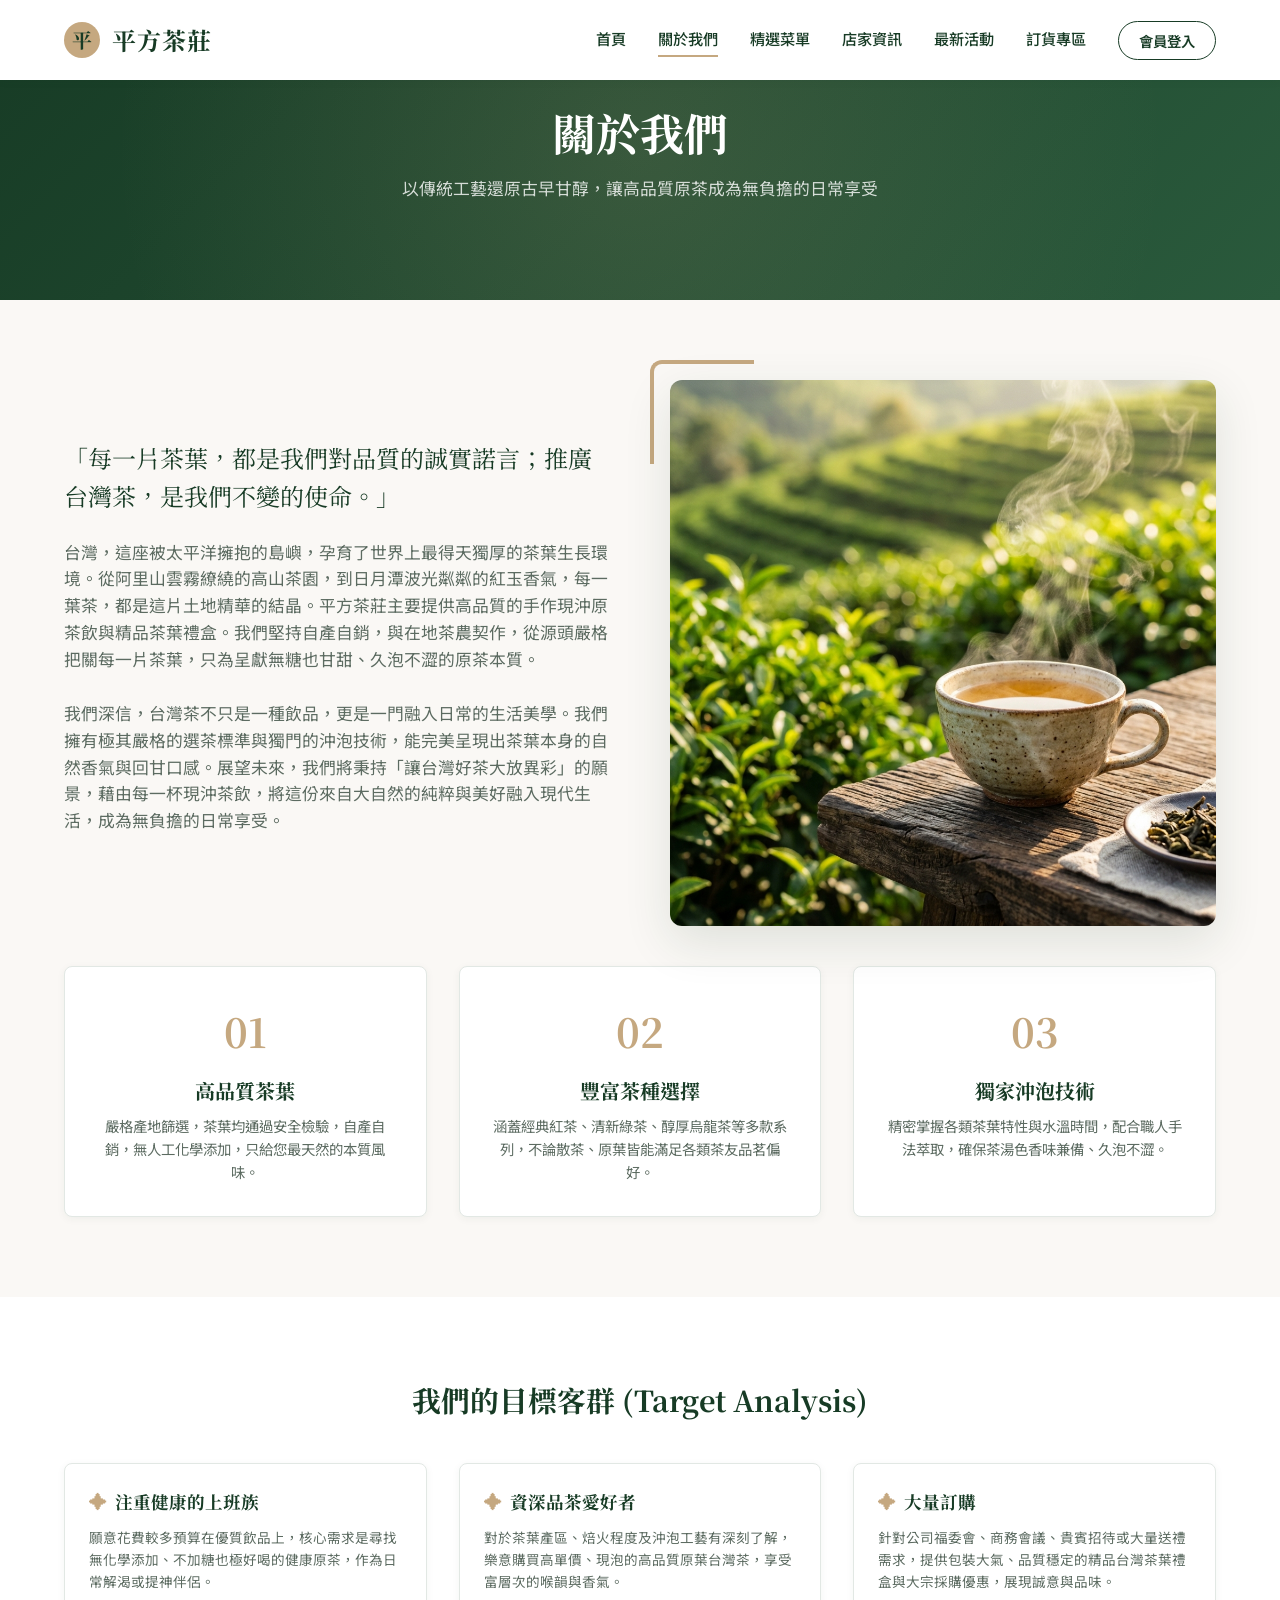
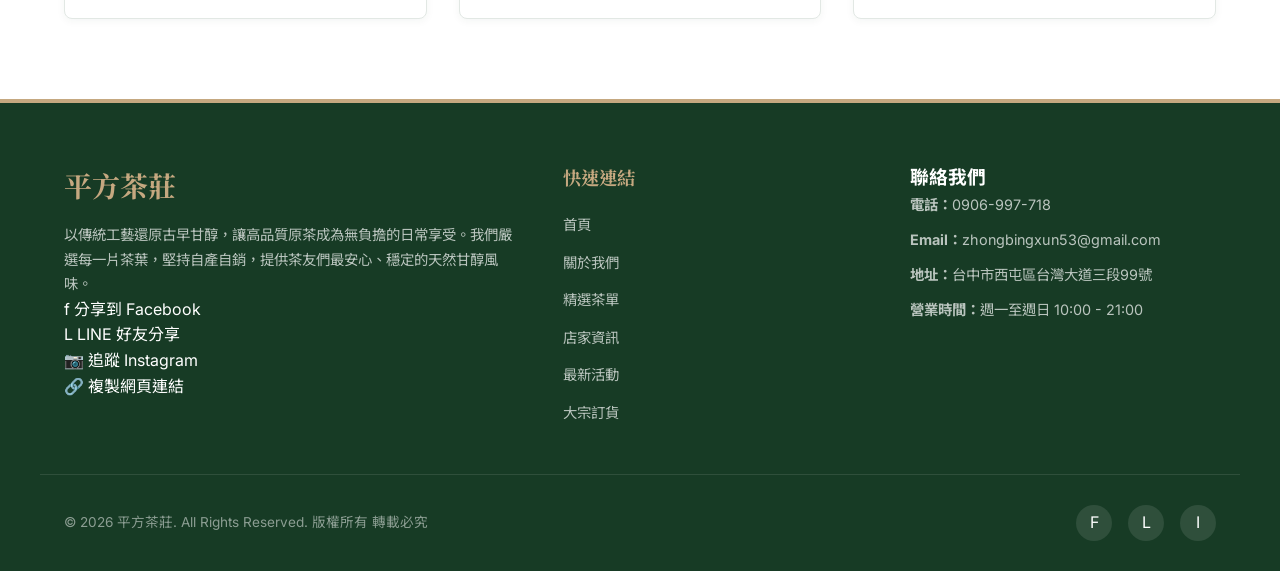
==== commit 11a22c71: "Add files via upload" ====
--- a/about.html
+++ b/about.html
@@ -110,9 +110,9 @@
         </div>
         <div class="strength-card" style="text-align: left; padding: 24px;">
           <h4 style="font-family: var(--font-serif); font-size: 1.1rem; color: var(--primary-color); margin-bottom: 12px; display: flex; align-items: center; gap: 8px;">
-            <span style="color: var(--secondary-color);">✦</span> 商務場所招待與禮贈
+            <span style="color: var(--secondary-color);">✦</span> 大量訂購
           </h4>
-          <p style="font-size: 0.85rem; color: var(--text-muted); line-height: 1.6;">在招待貴賓、會議或商務送禮時，需要有代表性、包裝大氣且品質極度穩定的精品台灣茶葉禮盒，藉此展現誠意與品味。</p>
+          <p style="font-size: 0.85rem; color: var(--text-muted); line-height: 1.6;">針對公司福委會、商務會議、貴賓招待或大量送禮需求，提供包裝大氣、品質穩定的精品台灣茶葉禮盒與大宗採購優惠，展現誠意與品味。</p>
         </div>
       </div>
     </div>
@@ -155,6 +155,24 @@
       <div class="footer-brand">
         <h2>平方茶莊</h2>
         <p>以傳統工藝還原古早甘醇，讓高品質原茶成為無負擔的日常享受。我們嚴選每一片茶葉，堅持自產自銷，提供茶友們最安心、穩定的天然甘醇風味。</p>
+        <div class="footer-share-grid">
+          <div class="footer-share-card fb" id="shareFb">
+            <span class="footer-share-icon">f</span>
+            <span class="footer-share-title">分享到 Facebook</span>
+          </div>
+          <div class="footer-share-card line" id="shareLine">
+            <span class="footer-share-icon">L</span>
+            <span class="footer-share-title">LINE 好友分享</span>
+          </div>
+          <div class="footer-share-card ig" id="shareIg">
+            <span class="footer-share-icon">📷</span>
+            <span class="footer-share-title">追蹤 Instagram</span>
+          </div>
+          <div class="footer-share-card copylink" id="shareCopy">
+            <span class="footer-share-icon">🔗</span>
+            <span class="footer-share-title">複製網頁連結</span>
+          </div>
+        </div>
       </div>
       <div class="footer-links">
         <h3>快速連結</h3>
--- a/css/style.css
+++ b/css/style.css
@@ -1508,6 +1508,167 @@
   margin-bottom: 32px;
 }
 
+/* --- Tea Detail Modal Specific Styles --- */
+.tea-detail-box {
+  max-width: 800px;
+  padding: 30px;
+  background: rgba(255, 255, 255, 0.98);
+  border: 1px solid rgba(255, 255, 255, 0.4);
+}
+
+.tea-detail-grid {
+  display: grid;
+  grid-template-columns: 1.1fr 1.3fr;
+  gap: 32px;
+  align-items: center;
+}
+
+.tea-detail-img-container {
+  height: 100%;
+  min-height: 320px;
+  max-height: 380px;
+  overflow: hidden;
+  border-radius: 12px;
+  box-shadow: var(--shadow-md);
+  border: 1px solid rgba(0, 0, 0, 0.05);
+}
+
+.tea-detail-img-container img {
+  width: 100%;
+  height: 100%;
+  object-fit: cover;
+  display: block;
+  transition: transform 0.5s ease;
+}
+
+.tea-detail-img-container:hover img {
+  transform: scale(1.05);
+}
+
+.tea-detail-content-wrapper {
+  display: flex;
+  flex-direction: column;
+}
+
+.tea-detail-header {
+  margin-bottom: 8px;
+}
+
+.tea-detail-tag {
+  display: inline-block;
+  font-size: 0.75rem;
+  font-weight: 700;
+  color: var(--primary-color);
+  background-color: rgba(23, 59, 37, 0.08);
+  padding: 4px 10px;
+  border-radius: 4px;
+  margin-bottom: 8px;
+}
+
+.tea-detail-tag.gift {
+  color: var(--secondary-color);
+  background-color: rgba(197, 168, 128, 0.15);
+}
+
+.tea-detail-title {
+  font-family: var(--font-serif);
+  font-size: 2rem;
+  color: var(--primary-color);
+  font-weight: 700;
+  margin: 0 0 6px 0;
+  text-align: left;
+}
+
+.tea-detail-price {
+  font-family: var(--font-serif);
+  font-size: 1.35rem;
+  color: var(--secondary-color);
+  font-weight: 700;
+}
+
+.tea-detail-divider {
+  height: 1px;
+  background: linear-gradient(90deg, var(--border-color) 0%, rgba(220, 220, 220, 0.2) 100%);
+  margin: 16px 0;
+}
+
+.tea-detail-desc {
+  font-size: 0.95rem;
+  color: var(--text-muted);
+  line-height: 1.6;
+  margin-bottom: 20px;
+  text-align: left;
+}
+
+.tea-detail-info-block {
+  display: flex;
+  flex-direction: column;
+  gap: 12px;
+  margin-bottom: 24px;
+  background-color: rgba(0, 0, 0, 0.02);
+  padding: 16px;
+  border-radius: 8px;
+  border-left: 3px solid var(--primary-color);
+}
+
+.tea-detail-info-item {
+  display: flex;
+  font-size: 0.88rem;
+  line-height: 1.5;
+  text-align: left;
+}
+
+.info-label {
+  font-weight: 700;
+  color: var(--primary-color);
+  width: 90px;
+  flex-shrink: 0;
+}
+
+.info-value {
+  color: var(--text-dark);
+}
+
+.tea-detail-actions {
+  display: flex;
+  justify-content: flex-start;
+}
+
+.tea-detail-order-btn {
+  width: auto;
+  display: inline-block;
+  padding: 12px 32px;
+  font-weight: 600;
+  text-align: center;
+  border-radius: 6px;
+  font-size: 0.95rem;
+}
+
+/* Responsive design for Tea Detail Modal */
+@media (max-width: 768px) {
+  .tea-detail-box {
+    max-width: 90%;
+    padding: 24px;
+    margin: 20px;
+    overflow-y: auto;
+    max-height: 90vh;
+  }
+  
+  .tea-detail-grid {
+    grid-template-columns: 1fr;
+    gap: 20px;
+  }
+  
+  .tea-detail-img-container {
+    height: 200px;
+    min-height: auto;
+  }
+  
+  .tea-detail-title {
+    font-size: 1.6rem;
+  }
+}
+
 /* --- Footer --- */
 footer {
   background-color: var(--primary-color);
